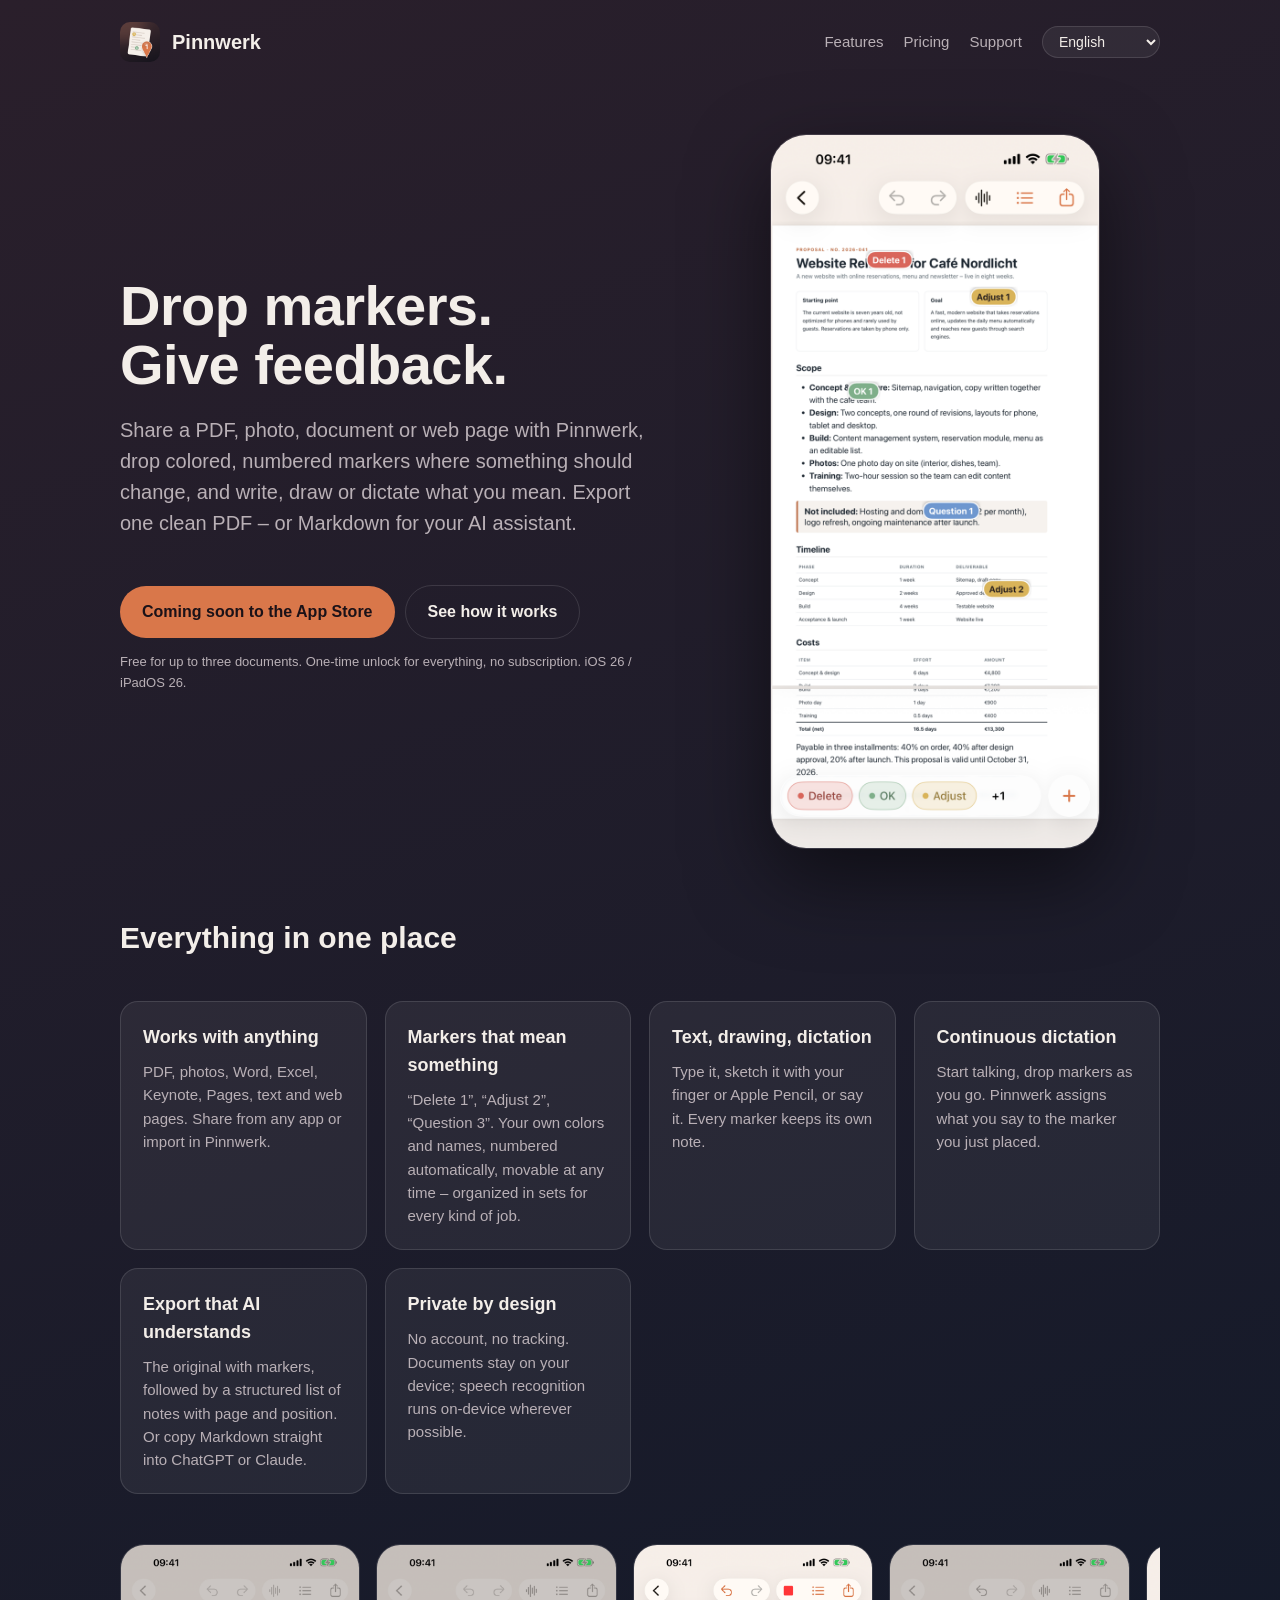
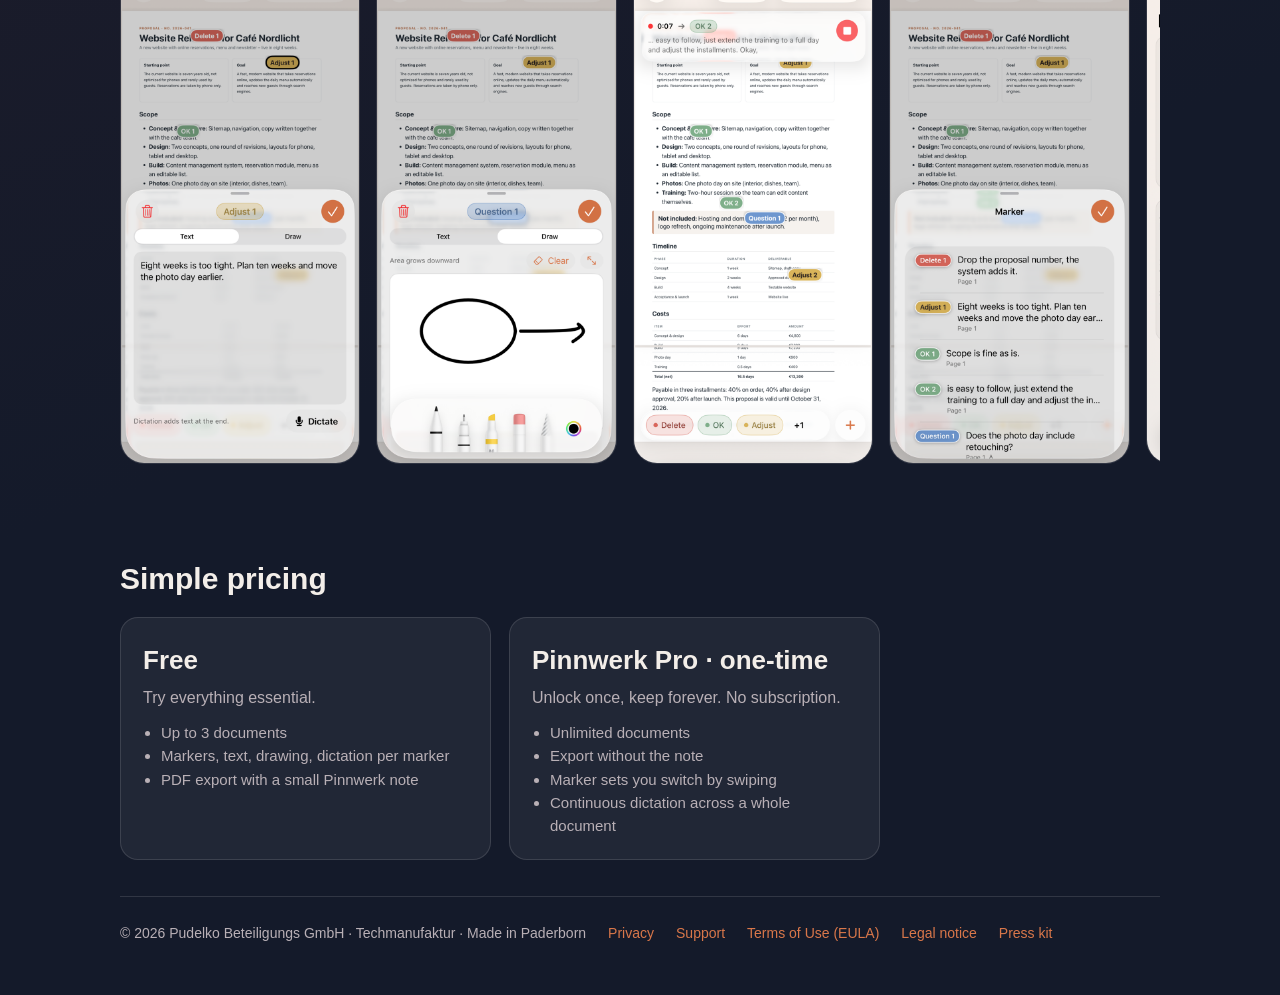
==== index.html @ 703aaf0e "Deploy 509c6db" ====
<!doctype html><html lang="en"><head><meta charset="utf-8"><meta name="viewport" content="width=device-width,initial-scale=1">
<title data-i18n="meta.title">Pinnwerk – Drop markers. Give feedback.</title>
<meta name="description" data-i18n-content="meta.desc" content="Pinnwerk for iPhone and iPad: colored, numbered markers on PDFs, photos, documents and web pages – with text, drawing or dictation. Export as a PDF that AI assistants understand.">
<meta property="og:title" content="Pinnwerk – Drop markers. Give feedback."><meta property="og:description" content="Colored, numbered markers on PDFs, photos, documents and web pages. Text, drawing, dictation. PDF and Markdown export."><meta property="og:image" content="img/og.png"><meta property="og:type" content="website">
<link rel="icon" href="img/icon.png"><link rel="apple-touch-icon" href="img/icon.png"><link rel="stylesheet" href="style.css"></head>
<body><div class="wrap">
<header><a class="brand" href="./"><img src="img/icon.png" alt="">Pinnwerk</a><nav><a href="#features" data-i18n="nav.features">Features</a><a href="#pricing" data-i18n="nav.pricing">Pricing</a><a href="support.html" data-i18n="nav.support">Support</a><select class="lang-picker" id="langPicker" aria-label="Language"></select></nav></header>
<section class="hero"><div>
<h1 data-i18n="hero.h1">Drop markers.<br>Give feedback.</h1>
<p class="lead" data-i18n="hero.lead">Share a PDF, photo, document or web page with Pinnwerk, drop colored, numbered markers where something should change, and write, draw or dictate what you mean. Export one clean PDF – or Markdown for your AI assistant.</p>
<a class="cta" id="appStoreCta" href="#pricing" data-i18n="hero.soon">Coming soon to the App Store</a><a class="cta ghost" href="#features" data-i18n="hero.cta2">See how it works</a>
<p class="small" data-i18n="hero.small">Free for up to three documents. One-time unlock for everything, no subscription. iOS 26 / iPadOS 26.</p>
</div><img class="phone" data-shot="01-document" src="img/en-01-document.png" alt="Pinnwerk"></section>
<section id="features"><h2 data-i18n="feat.h2">Everything in one place</h2><div class="grid">
<div class="card"><h3 data-i18n="feat.c1h">Works with anything</h3><p data-i18n="feat.c1p">PDF, photos, Word, Excel, Keynote, Pages, text and web pages. Share from any app or import in Pinnwerk.</p></div>
<div class="card"><h3 data-i18n="feat.c2h">Markers that mean something</h3><p data-i18n="feat.c2p">“Delete 1”, “Adjust 2”, “Question 3”. Your own colors and names, numbered automatically, movable at any time – organized in sets for every kind of job.</p></div>
<div class="card"><h3 data-i18n="feat.c3h">Text, drawing, dictation</h3><p data-i18n="feat.c3p">Type it, sketch it with your finger or Apple Pencil, or say it. Every marker keeps its own note.</p></div>
<div class="card"><h3 data-i18n="feat.c4h">Continuous dictation</h3><p data-i18n="feat.c4p">Start talking, drop markers as you go. Pinnwerk assigns what you say to the marker you just placed.</p></div>
<div class="card"><h3 data-i18n="feat.c5h">Export that AI understands</h3><p data-i18n="feat.c5p">The original with markers, followed by a structured list of notes with page and position. Or copy Markdown straight into ChatGPT or Claude.</p></div>
<div class="card"><h3 data-i18n="feat.c6h">Private by design</h3><p data-i18n="feat.c6p">No account, no tracking. Documents stay on your device; speech recognition runs on-device wherever possible.</p></div>
</div>
<div class="shots"><img data-shot="02-marker-text" src="img/en-02-marker-text.png" alt=""><img data-shot="03-marker-drawing" src="img/en-03-marker-drawing.png" alt=""><img data-shot="04-dictation" src="img/en-04-dictation.png" alt=""><img data-shot="05-marker-list" src="img/en-05-marker-list.png" alt=""><img data-shot="06-home" src="img/en-06-home.png" alt=""></div></section>
<section id="pricing"><h2 data-i18n="price.h2">Simple pricing</h2><div class="price">
<div class="card"><strong data-i18n="price.freeT">Free</strong><span data-i18n="price.freeS">Try everything essential.</span><ul><li data-i18n="price.free1">Up to 3 documents</li><li data-i18n="price.free2">Markers, text, drawing, dictation per marker</li><li data-i18n="price.free3">PDF export with a small Pinnwerk note</li></ul></div>
<div class="card"><strong data-i18n="price.proT">Pinnwerk Pro · one-time</strong><span data-i18n="price.proS">Unlock once, keep forever. No subscription.</span><ul><li data-i18n="price.pro1">Unlimited documents</li><li data-i18n="price.pro2">Export without the note</li><li data-i18n="price.pro3">Marker sets you switch by swiping</li><li data-i18n="price.pro4">Continuous dictation across a whole document</li></ul></div>
</div></section>
<footer><span data-i18n="foot.made">© 2026 Pudelko Beteiligungs GmbH · Techmanufaktur · Made in Paderborn</span><a href="privacy.html" data-i18n="foot.privacy">Privacy</a><a href="support.html" data-i18n="foot.support">Support</a><a href="https://www.apple.com/legal/internet-services/itunes/dev/stdeula/" data-i18n="foot.terms">Terms of Use (EULA)</a><a href="impressum.html" data-i18n="foot.imprint">Legal notice</a><a href="presskit/" data-i18n="foot.press">Press kit</a></footer>
</div><script src="assets/i18n.js"></script></body></html>
---- style.css ----
:root{--bg1:#2a1f2b;--bg2:#141a2a;--ink:#f3eee9;--muted:#b9b0b6;--accent:#d9774a;--card:rgba(255,255,255,.06);--line:rgba(255,255,255,.12)}
*{box-sizing:border-box}html{scroll-behavior:smooth}
body{margin:0;font-family:-apple-system,BlinkMacSystemFont,"SF Pro Text","Helvetica Neue",Arial,sans-serif;color:var(--ink);background:linear-gradient(160deg,var(--bg1),var(--bg2) 70%);min-height:100vh;line-height:1.55}
a{color:var(--accent);text-decoration:none}a:hover{text-decoration:underline}
.wrap{max-width:1080px;margin:0 auto;padding:0 20px}
header{display:flex;align-items:center;justify-content:space-between;padding:22px 0}
.brand{display:flex;align-items:center;gap:12px;font-weight:700;font-size:20px;color:var(--ink)}
.brand img{width:40px;height:40px;border-radius:10px}
nav a{margin-left:20px;color:var(--muted);font-size:15px}
.hero{display:grid;grid-template-columns:1.1fr .9fr;gap:40px;align-items:center;padding:50px 0 30px}
h1{font-size:clamp(34px,5vw,56px);line-height:1.05;margin:0 0 18px;letter-spacing:-.01em}
.lead{font-size:20px;color:var(--muted);max-width:540px}
.cta{display:inline-flex;align-items:center;gap:10px;background:var(--accent);color:#1b1218;padding:14px 22px;border-radius:999px;font-weight:700;margin-top:26px}
.cta:hover{text-decoration:none;filter:brightness(1.06)}
.cta.ghost{background:transparent;border:1.5px solid var(--line);color:var(--ink);margin-left:10px}
.phone{justify-self:center;width:min(330px,80vw);border-radius:36px;box-shadow:0 30px 80px rgba(0,0,0,.5);border:1px solid var(--line)}
.grid{display:grid;grid-template-columns:repeat(auto-fit,minmax(240px,1fr));gap:18px;margin:40px 0}
.card{background:var(--card);border:1px solid var(--line);border-radius:18px;padding:22px}
.card h3{margin:0 0 8px;font-size:18px}.card p{margin:0;color:var(--muted);font-size:15px}
.shots{display:flex;gap:16px;overflow-x:auto;padding:10px 0 20px;scroll-snap-type:x mandatory}
.shots img{height:520px;border-radius:24px;border:1px solid var(--line);scroll-snap-align:start;flex:none}
section{padding:36px 0}h2{font-size:30px;margin:0 0 14px}
.price{display:grid;grid-template-columns:1fr 1fr;gap:18px;max-width:760px}
.price .card strong{font-size:26px;display:block;margin-bottom:6px}
.price ul{margin:10px 0 0;padding-left:18px;color:var(--muted);font-size:15px}
footer{border-top:1px solid var(--line);padding:26px 0 50px;color:var(--muted);font-size:14px;display:flex;flex-wrap:wrap;gap:8px 22px}
.doc{max-width:760px}.doc h2{font-size:22px;margin-top:34px}.doc p,.doc li{color:var(--ink)}
.small{font-size:13px;color:var(--muted)}
@media (max-width:820px){.hero{grid-template-columns:1fr}.phone{order:-1}.price{grid-template-columns:1fr}nav a{margin-left:12px}}
nav{display:flex;align-items:center;flex-wrap:wrap;justify-content:flex-end;gap:6px 0}
.lang-picker{margin-left:20px;background:var(--card);color:var(--ink);border:1px solid var(--line);border-radius:999px;padding:6px 12px;font:inherit;font-size:14px}
.lang-picker option{color:#1b1218}
.price .card span{color:var(--muted)}
.doc h3{font-size:17px;margin:26px 0 6px}
.summary{background:var(--card);border:1px solid var(--line);border-radius:14px;padding:18px 22px;margin:18px 0}
.lang-divider{margin-top:64px;border-top:1px solid var(--line);padding-top:34px}
@media (max-width:520px){header{flex-direction:column;align-items:flex-start;gap:10px}nav a:first-child{margin-left:0}.lang-picker{margin-left:12px}.cta.ghost{margin-left:0}}
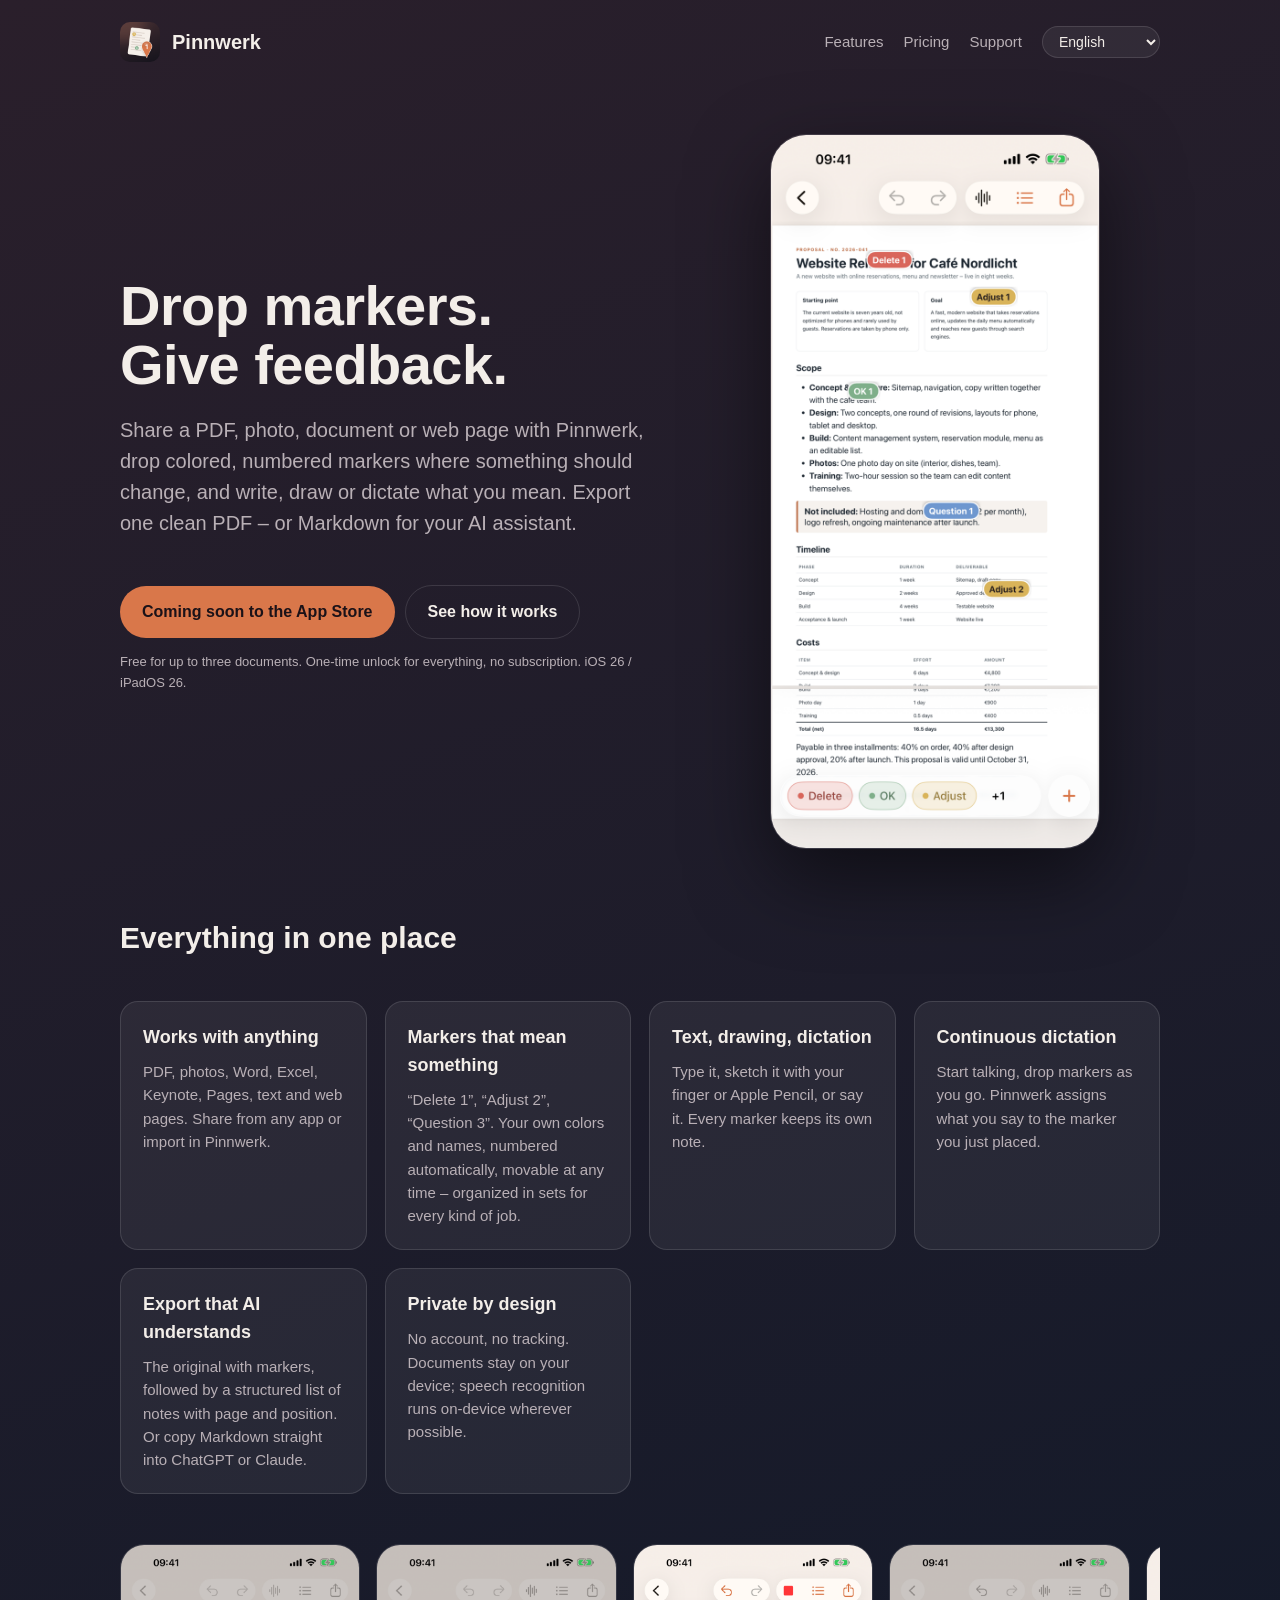
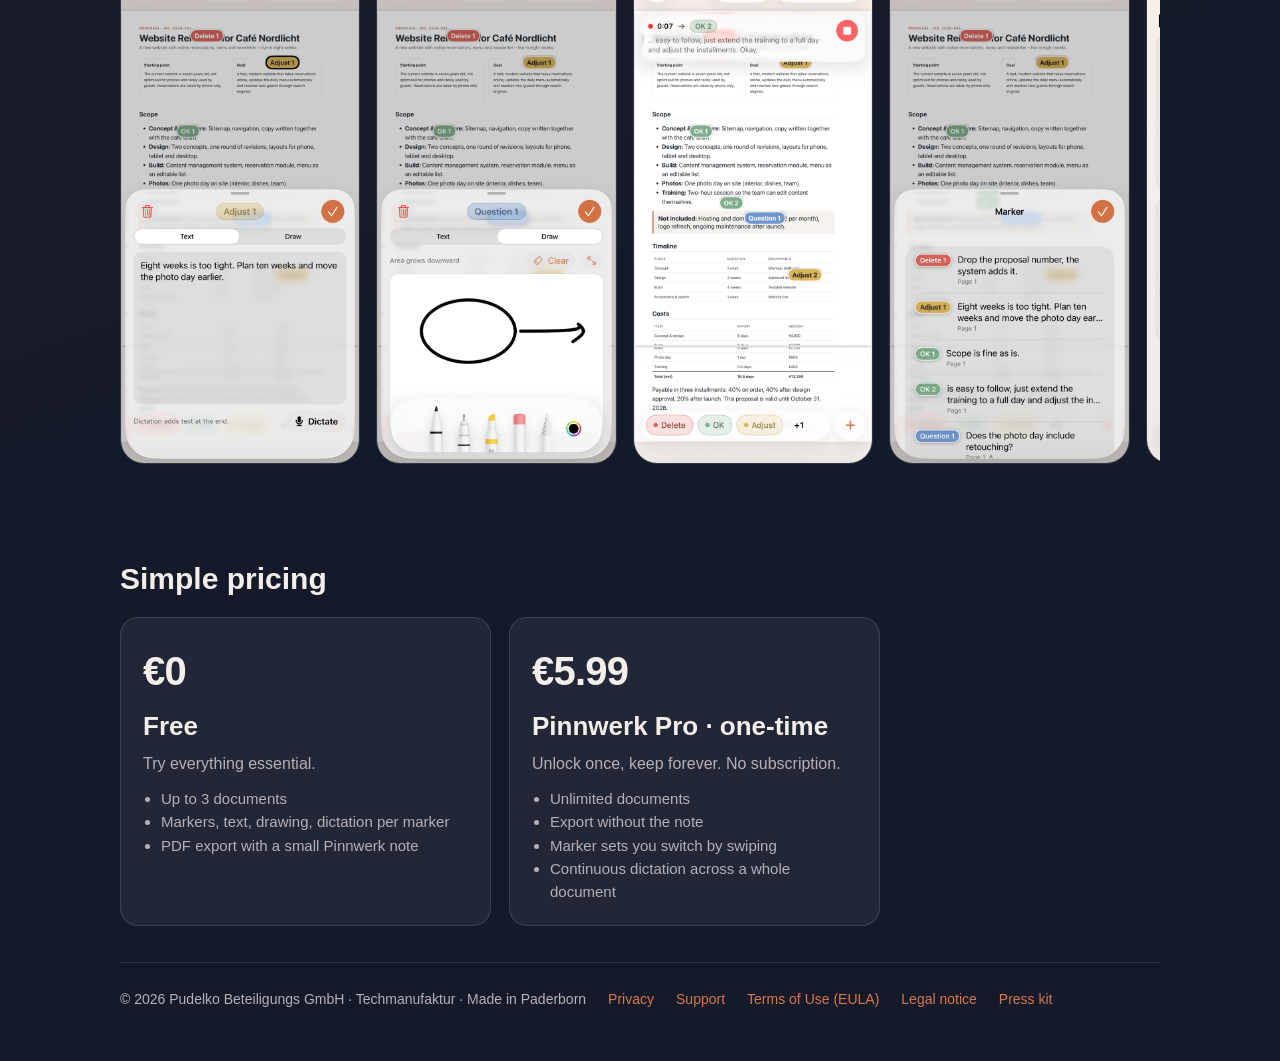
==== commit 52a95e37: "Deploy e29826a" ====
--- a/index.html
+++ b/index.html
@@ -21,8 +21,8 @@
 </div>
 <div class="shots"><img data-shot="02-marker-text" src="img/en-02-marker-text.png" alt=""><img data-shot="03-marker-drawing" src="img/en-03-marker-drawing.png" alt=""><img data-shot="04-dictation" src="img/en-04-dictation.png" alt=""><img data-shot="05-marker-list" src="img/en-05-marker-list.png" alt=""><img data-shot="06-home" src="img/en-06-home.png" alt=""></div></section>
 <section id="pricing"><h2 data-i18n="price.h2">Simple pricing</h2><div class="price">
-<div class="card"><strong data-i18n="price.freeT">Free</strong><span data-i18n="price.freeS">Try everything essential.</span><ul><li data-i18n="price.free1">Up to 3 documents</li><li data-i18n="price.free2">Markers, text, drawing, dictation per marker</li><li data-i18n="price.free3">PDF export with a small Pinnwerk note</li></ul></div>
-<div class="card"><strong data-i18n="price.proT">Pinnwerk Pro · one-time</strong><span data-i18n="price.proS">Unlock once, keep forever. No subscription.</span><ul><li data-i18n="price.pro1">Unlimited documents</li><li data-i18n="price.pro2">Export without the note</li><li data-i18n="price.pro3">Marker sets you switch by swiping</li><li data-i18n="price.pro4">Continuous dictation across a whole document</li></ul></div>
+<div class="card"><b class="amount" data-i18n="price.freeP">€0</b><strong data-i18n="price.freeT">Free</strong><span data-i18n="price.freeS">Try everything essential.</span><ul><li data-i18n="price.free1">Up to 3 documents</li><li data-i18n="price.free2">Markers, text, drawing, dictation per marker</li><li data-i18n="price.free3">PDF export with a small Pinnwerk note</li></ul></div>
+<div class="card"><b class="amount" data-i18n="price.proP">€5.99</b><strong data-i18n="price.proT">Pinnwerk Pro · one-time</strong><span data-i18n="price.proS">Unlock once, keep forever. No subscription.</span><ul><li data-i18n="price.pro1">Unlimited documents</li><li data-i18n="price.pro2">Export without the note</li><li data-i18n="price.pro3">Marker sets you switch by swiping</li><li data-i18n="price.pro4">Continuous dictation across a whole document</li></ul></div>
 </div></section>
 <footer><span data-i18n="foot.made">© 2026 Pudelko Beteiligungs GmbH · Techmanufaktur · Made in Paderborn</span><a href="privacy.html" data-i18n="foot.privacy">Privacy</a><a href="support.html" data-i18n="foot.support">Support</a><a href="https://www.apple.com/legal/internet-services/itunes/dev/stdeula/" data-i18n="foot.terms">Terms of Use (EULA)</a><a href="impressum.html" data-i18n="foot.imprint">Legal notice</a><a href="presskit/" data-i18n="foot.press">Press kit</a></footer>
 </div><script src="assets/i18n.js"></script></body></html>
--- a/style.css
+++ b/style.css
@@ -31,6 +31,7 @@
 .lang-picker{margin-left:20px;background:var(--card);color:var(--ink);border:1px solid var(--line);border-radius:999px;padding:6px 12px;font:inherit;font-size:14px}
 .lang-picker option{color:#1b1218}
 .price .card span{color:var(--muted)}
+.price .amount{display:block;font-size:40px;font-weight:800;letter-spacing:-.02em;margin-bottom:4px}
 .doc h3{font-size:17px;margin:26px 0 6px}
 .summary{background:var(--card);border:1px solid var(--line);border-radius:14px;padding:18px 22px;margin:18px 0}
 .lang-divider{margin-top:64px;border-top:1px solid var(--line);padding-top:34px}
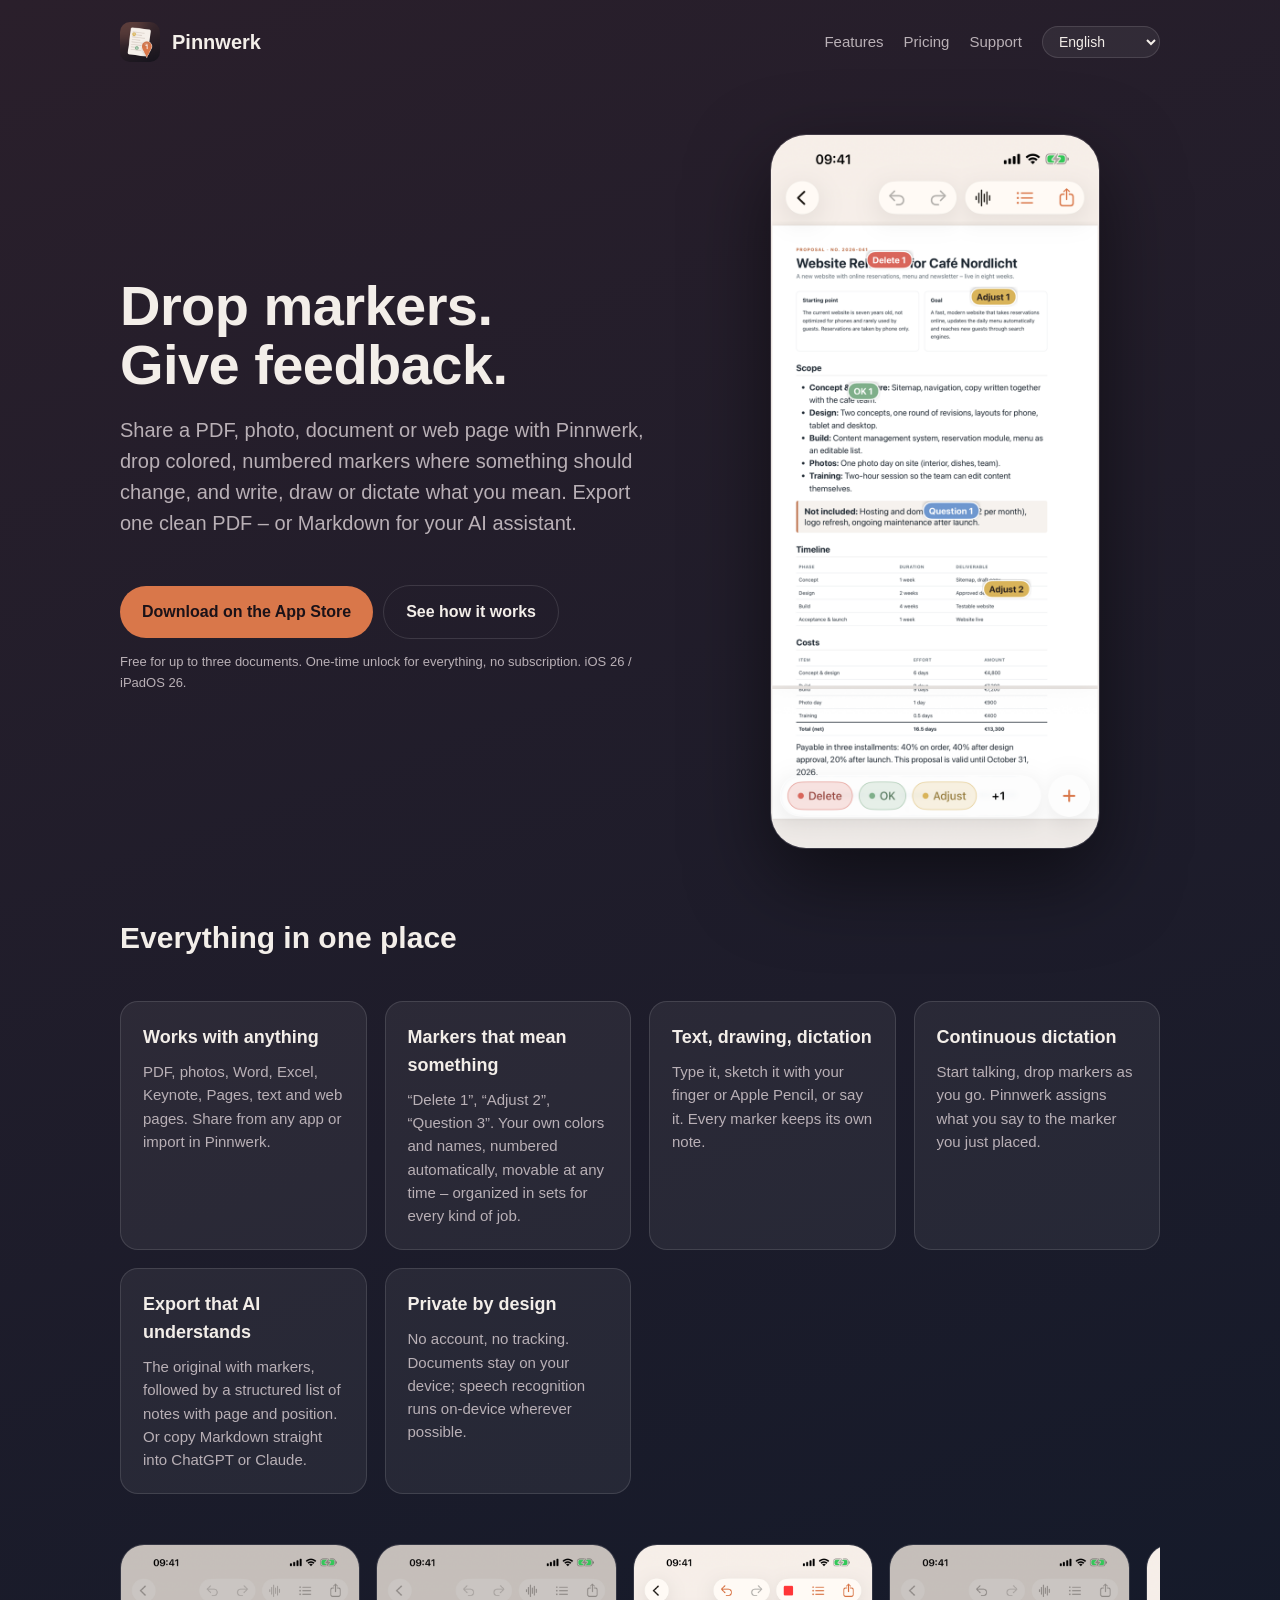
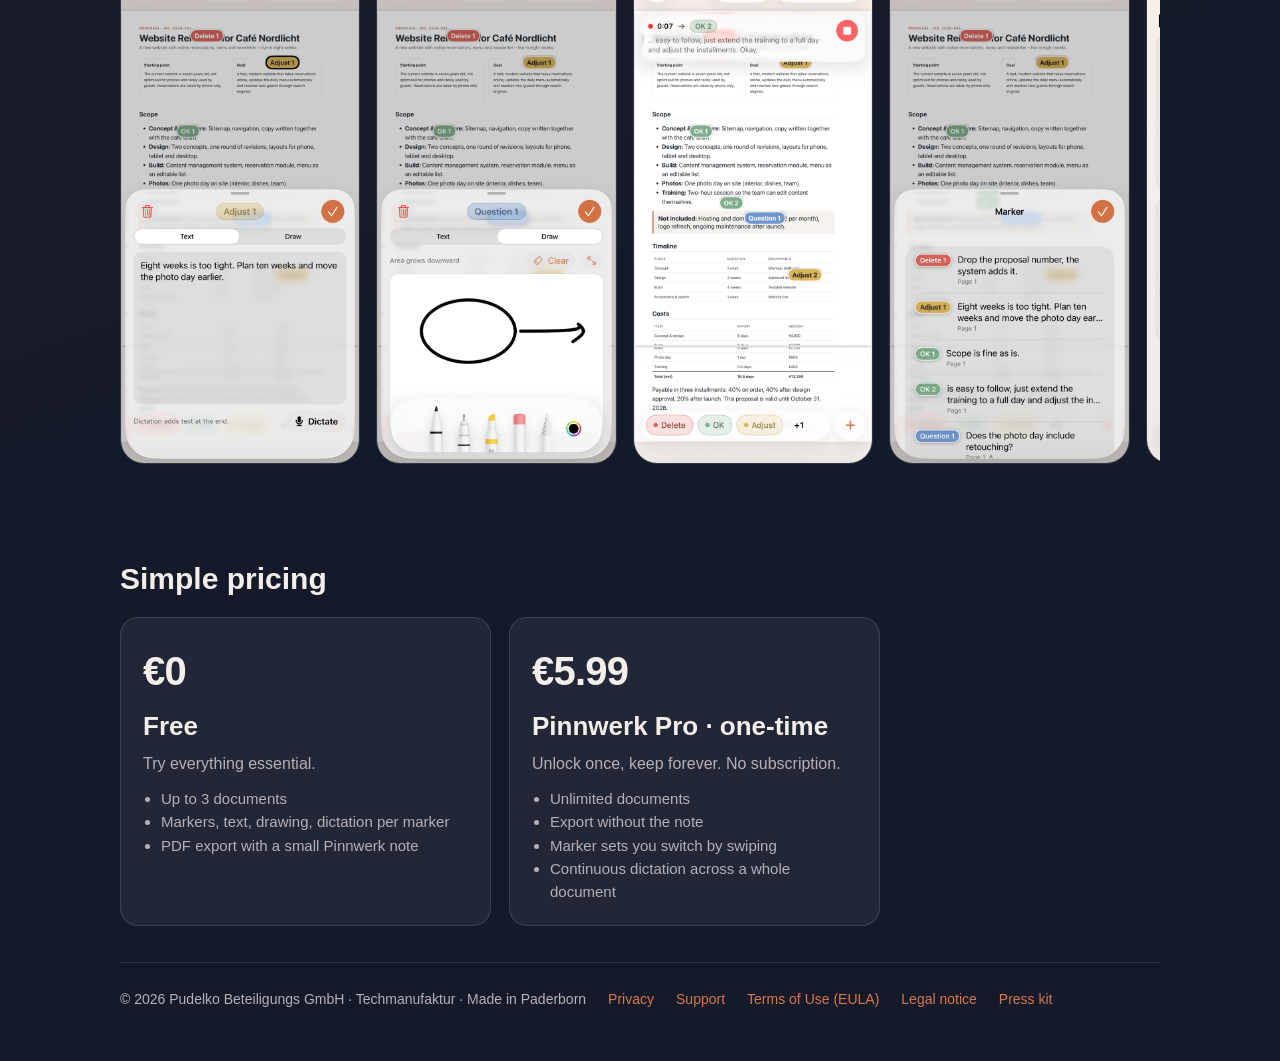
==== commit 59c454f2: "Deploy 064659c" ====
--- a/index.html
+++ b/index.html
@@ -1,4 +1,4 @@
-<!doctype html><html lang="en"><head><meta charset="utf-8"><meta name="viewport" content="width=device-width,initial-scale=1">
+<!doctype html><html lang="en"><head><meta charset="utf-8"><meta name="viewport" content="width=device-width,initial-scale=1"><meta name="theme-color" content="#141a2a">
 <title data-i18n="meta.title">Pinnwerk – Drop markers. Give feedback.</title>
 <meta name="description" data-i18n-content="meta.desc" content="Pinnwerk for iPhone and iPad: colored, numbered markers on PDFs, photos, documents and web pages – with text, drawing or dictation. Export as a PDF that AI assistants understand.">
 <meta property="og:title" content="Pinnwerk – Drop markers. Give feedback."><meta property="og:description" content="Colored, numbered markers on PDFs, photos, documents and web pages. Text, drawing, dictation. PDF and Markdown export."><meta property="og:image" content="img/og.png"><meta property="og:type" content="website">
--- a/style.css
+++ b/style.css
@@ -1,5 +1,5 @@
 :root{--bg1:#2a1f2b;--bg2:#141a2a;--ink:#f3eee9;--muted:#b9b0b6;--accent:#d9774a;--card:rgba(255,255,255,.06);--line:rgba(255,255,255,.12)}
-*{box-sizing:border-box}html{scroll-behavior:smooth}
+*{box-sizing:border-box}html{scroll-behavior:smooth;background:#141a2a;color-scheme:dark}
 body{margin:0;font-family:-apple-system,BlinkMacSystemFont,"SF Pro Text","Helvetica Neue",Arial,sans-serif;color:var(--ink);background:linear-gradient(160deg,var(--bg1),var(--bg2) 70%);min-height:100vh;line-height:1.55}
 a{color:var(--accent);text-decoration:none}a:hover{text-decoration:underline}
 .wrap{max-width:1080px;margin:0 auto;padding:0 20px}
